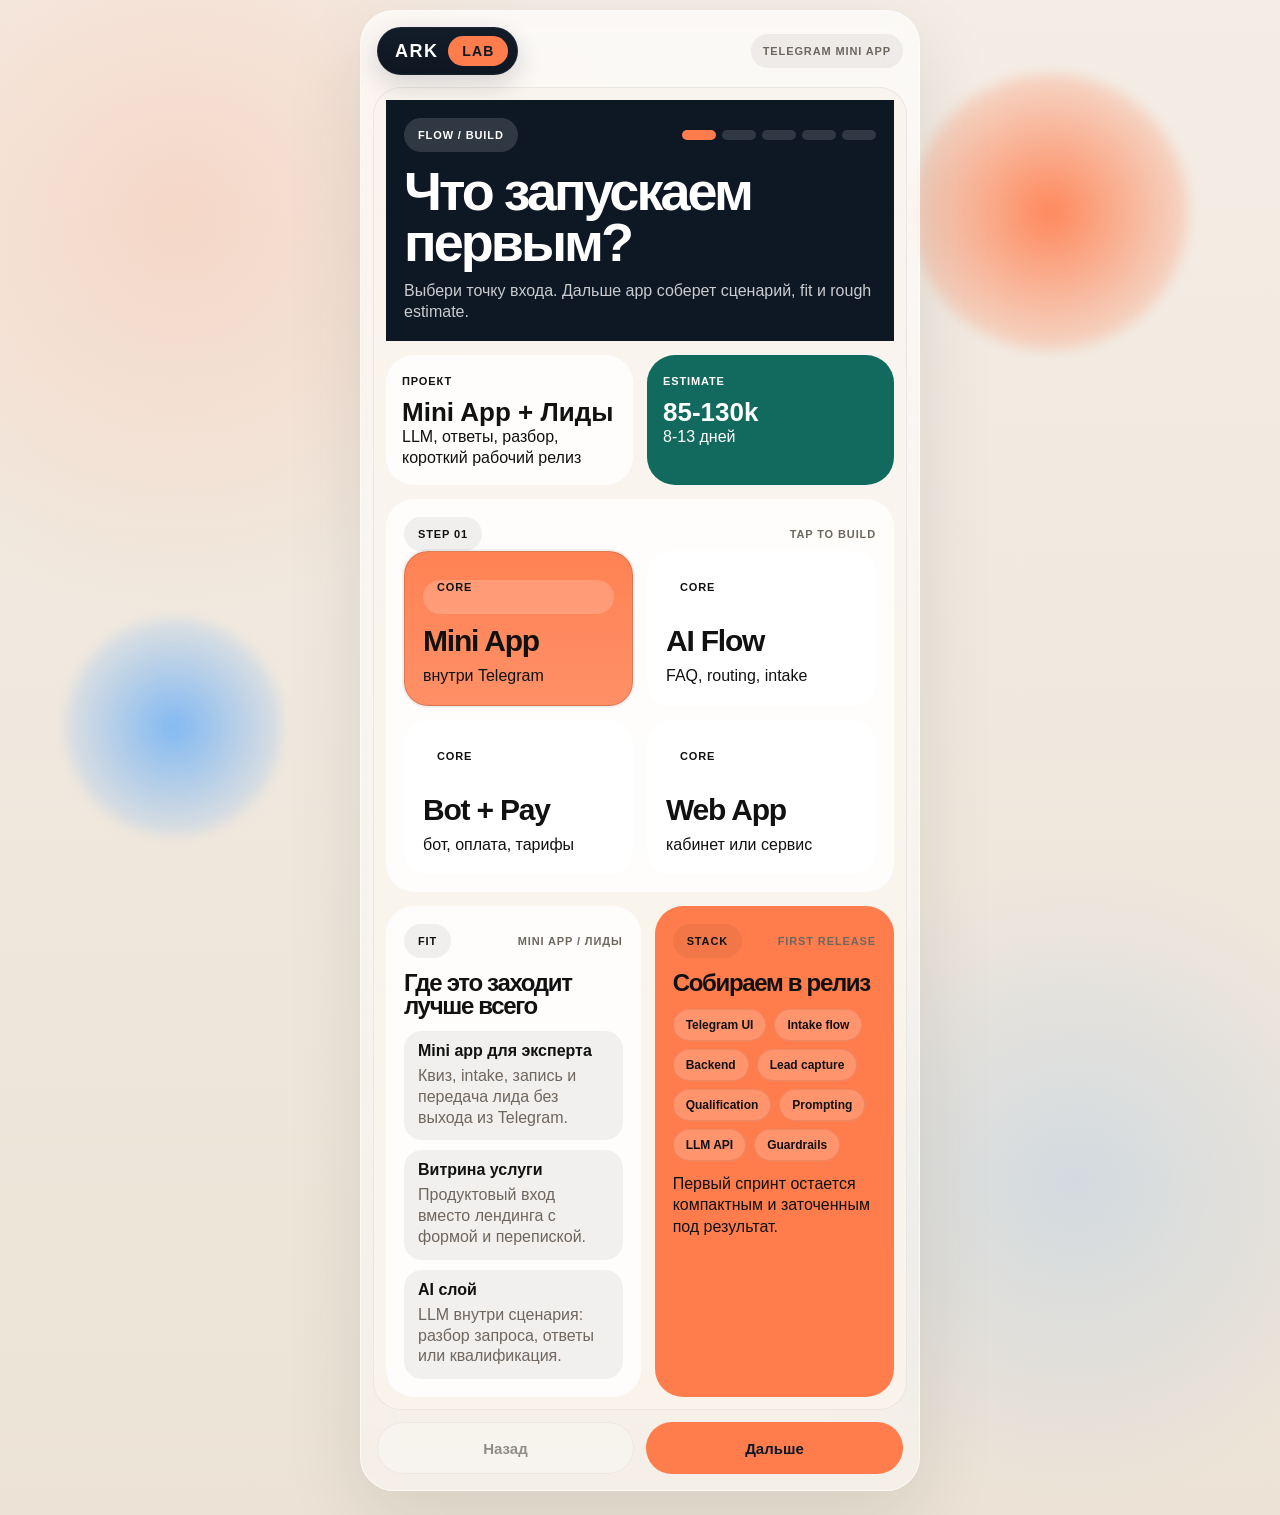
==== mini-app/index.html @ 9aef7737 "Initial ARK LAB production bundle" ====
<!doctype html>
<html lang="ru">
<head>
  <meta charset="utf-8" />
  <meta name="viewport" content="width=device-width, initial-scale=1, viewport-fit=cover" />
  <title>ARK LAB Mini App</title>
  <meta
    name="description"
    content="ARK LAB Mini App builds a project brief, solution stack and rough estimate for Telegram products and AI automation."
  />
  <link rel="stylesheet" href="../shared.css" />
  <script src="https://telegram.org/js/telegram-web-app.js"></script>
</head>
<body class="ark-surface ark-app-surface">
  <div class="ambient ambient-orange"></div>
  <div class="ambient ambient-blue"></div>

  <div class="app-page">
    <div class="app-shell">
      <header class="app-header">
        <a class="brand-badge" href="../index.html">
          <span class="brand-core">ARK</span>
          <span class="brand-tag">LAB</span>
        </a>
        <div class="app-header-meta">
          <span class="app-mode-pill">Telegram Mini App</span>
        </div>
      </header>

      <main class="app-main">
        <section class="app-hero card-dark">
          <div class="hero-topline">
            <span class="mini-chip">FLOW / BUILD</span>
            <div id="progressRail" class="progress-rail" aria-label="Progress"></div>
          </div>
          <h1 id="stepTitle">Что запускаем первым?</h1>
          <p id="stepDescription">Собираем продукт по слоям: точка входа, цель, модуль, режим и handoff.</p>
        </section>

        <section class="summary-grid">
          <article class="summary-card summary-card-light">
            <span class="summary-label">Проект</span>
            <strong id="selectionPrimary">Mini App + Лиды</strong>
            <span id="selectionSecondary">LLM, ответы, разбор, короткий спринт</span>
          </article>
          <article class="summary-card summary-card-green">
            <span class="summary-label">Estimate</span>
            <strong id="estimateLabel">85-130k</strong>
            <span id="estimateHint">8-13 дней</span>
          </article>
        </section>

        <section class="builder-panel card-light">
          <div class="panel-head">
            <span id="stepKicker" class="panel-kicker">STEP 01</span>
            <span class="panel-note">tap to build</span>
          </div>
          <section id="optionsGrid" class="options-grid"></section>
        </section>

        <section class="insight-grid">
          <article class="insight-card card-light">
            <div class="insight-head">
              <span class="insight-kicker">FIT</span>
              <span id="caseMode" class="insight-meta">mini app / лиды</span>
            </div>
            <h2 id="caseTitle">Где это заходит лучше всего</h2>
            <div id="caseList" class="case-list"></div>
          </article>

          <article class="insight-card card-accent">
            <div class="insight-head">
              <span class="insight-kicker">STACK</span>
              <span class="insight-meta">first release</span>
            </div>
            <h2>Собираем в релиз</h2>
            <div id="stackChips" class="stack-chips"></div>
            <p id="stackNote" class="stack-note">Первый спринт остается компактным и заточенным под результат.</p>
          </article>
        </section>

        <section id="resultCard" class="result-panel hidden">
          <div class="result-head">
            <span class="mini-chip mini-chip-dark">RESULT</span>
            <span class="result-stage">готовый контур</span>
          </div>

          <div class="result-grid">
            <article class="result-card result-card-light">
              <span class="result-label">Формат решения</span>
              <h2 id="resultSolution">Mini App + AI intake</h2>
              <p id="resultFlow">Клиентский вход, квалификация и передача заявки в понятный канал.</p>
            </article>

            <article class="result-card result-card-dark">
              <span class="result-label">Спринт</span>
              <h2 id="resultTimeline">8-13 дней</h2>
              <p id="resultBudget">85-130k</p>
            </article>

            <article class="result-card result-card-light">
              <span class="result-label">В релиз входит</span>
              <div id="resultModules" class="result-tags"></div>
            </article>

            <article class="result-card result-card-green">
              <span class="result-label">Почему это зайдет</span>
              <p id="resultFit">Клиент видит уровень прямо внутри интерактива, а не только в тексте.</p>
            </article>
          </div>

          <article class="brief-panel card-accent">
            <div class="panel-head">
              <span class="panel-kicker">BRIEF</span>
              <span class="panel-note">copy / share / send</span>
            </div>
            <h2 id="resultCTA">Оставить задачу</h2>
            <textarea id="briefOutput" class="brief-output" readonly></textarea>
            <div class="brief-actions">
              <button id="copyBriefBtn" class="button button-dark" type="button">Скопировать brief</button>
              <button id="shareBriefBtn" class="button button-ghost" type="button">Поделиться</button>
              <button id="contactBtn" class="button button-ghost" type="button">Контакт</button>
            </div>
            <p id="deliveryNote" class="delivery-note">Если app открыт в Telegram WebApp, brief можно отправить в бот одной кнопкой.</p>
          </article>
        </section>
      </main>

      <footer class="sticky-actions">
        <button id="backBtn" class="button button-ghost" type="button">Назад</button>
        <button id="nextBtn" class="button button-accent" type="button">Дальше</button>
      </footer>
    </div>
  </div>

  <script src="../config.js"></script>
  <script src="./app.js"></script>
</body>
</html>
---- shared.css ----
:root {
  --bg: #ece3d6;
  --surface: #f7f2ea;
  --surface-2: rgba(255, 255, 255, 0.86);
  --panel: #0e1724;
  --panel-soft: #1c2534;
  --text: #111111;
  --muted: #6f675e;
  --line: rgba(17, 17, 17, 0.08);
  --orange: #ff7d4d;
  --green: #116a5d;
  --blue: #6aaef6;
  --white: #ffffff;
  --shadow-soft: 0 28px 80px rgba(17, 17, 17, 0.1);
  --shadow-card: 0 18px 34px rgba(17, 17, 17, 0.08);
  --display-face: "Avenir Next", "Helvetica Neue", "Trebuchet MS", sans-serif;
  --body-face: "Avenir Next", "Helvetica Neue", sans-serif;
}

* {
  box-sizing: border-box;
}

html {
  scroll-behavior: smooth;
}

body {
  margin: 0;
  color: var(--text);
  font-family: var(--body-face);
  background:
    radial-gradient(circle at 14% 14%, rgba(255, 125, 77, 0.18) 0, transparent 24%),
    radial-gradient(circle at 84% 78%, rgba(106, 174, 246, 0.2) 0, transparent 20%),
    linear-gradient(180deg, #f4ede5 0%, var(--bg) 100%);
}

a {
  color: inherit;
  text-decoration: none;
}

button,
input,
textarea {
  font: inherit;
}

.ark-surface {
  position: relative;
  min-height: 100vh;
}

.ambient {
  position: fixed;
  z-index: 0;
  border-radius: 50%;
  pointer-events: none;
  filter: blur(6px);
}

.ambient-orange {
  top: 8%;
  right: 7%;
  width: 280px;
  height: 280px;
  background: radial-gradient(circle, rgba(255, 125, 77, 0.9) 0%, rgba(255, 125, 77, 0.22) 68%, transparent 72%);
}

.ambient-blue {
  bottom: 7%;
  left: 5%;
  width: 220px;
  height: 220px;
  background: radial-gradient(circle, rgba(106, 174, 246, 0.82) 0%, rgba(106, 174, 246, 0.16) 68%, transparent 72%);
}

.page-shell,
.app-page {
  position: relative;
  z-index: 1;
}

.page-shell {
  width: min(calc(100% - 40px), 1320px);
  margin: 24px auto 48px;
}

.site-header {
  position: sticky;
  top: 20px;
  z-index: 12;
  display: flex;
  align-items: center;
  justify-content: space-between;
  gap: 18px;
  padding: 14px 18px;
  border-radius: 999px;
  background: rgba(247, 242, 234, 0.82);
  border: 1px solid rgba(17, 17, 17, 0.08);
  backdrop-filter: blur(18px);
  box-shadow: 0 12px 40px rgba(17, 17, 17, 0.05);
}

.brand-badge {
  display: inline-flex;
  align-items: center;
  gap: 10px;
  min-height: 48px;
  padding: 8px 10px 8px 18px;
  border-radius: 999px;
  background: linear-gradient(180deg, #131d2a 0%, #0d1621 100%);
  color: var(--white);
  box-shadow:
    inset 0 0 0 1px rgba(255, 255, 255, 0.05),
    0 10px 26px rgba(15, 23, 34, 0.16);
}

.brand-core,
.brand-tag {
  display: inline-flex;
  align-items: center;
  justify-content: center;
  line-height: 1;
  text-transform: uppercase;
}

.brand-core {
  font-size: 18px;
  font-weight: 900;
  letter-spacing: 0.08em;
}

.brand-tag {
  min-width: 58px;
  min-height: 30px;
  padding: 0 14px;
  border-radius: 999px;
  background: var(--orange);
  color: var(--panel);
  font-size: 14px;
  font-weight: 900;
  letter-spacing: 0.08em;
}

.site-nav,
.header-actions {
  display: flex;
  align-items: center;
  gap: 16px;
}

.site-nav {
  color: var(--muted);
  font-size: 15px;
  font-weight: 700;
}

.site-nav a:hover {
  color: var(--text);
}

.button {
  display: inline-flex;
  align-items: center;
  justify-content: center;
  min-height: 52px;
  padding: 0 20px;
  border: 0;
  border-radius: 999px;
  font-size: 15px;
  font-weight: 900;
  cursor: pointer;
  transition: transform 180ms ease, box-shadow 180ms ease, background 180ms ease, opacity 180ms ease;
}

.button:hover {
  transform: translateY(-1px);
  box-shadow: 0 14px 30px rgba(17, 17, 17, 0.1);
}

.button-dark {
  background: var(--panel);
  color: var(--white);
}

.button-accent {
  background: var(--orange);
  color: var(--panel);
}

.button-ghost {
  background: rgba(255, 255, 255, 0.6);
  border: 1px solid rgba(17, 17, 17, 0.1);
  color: var(--text);
}

.button:disabled {
  opacity: 0.44;
  cursor: default;
  box-shadow: none;
  transform: none;
}

.eyebrow,
.section-chip,
.mini-chip,
.panel-kicker,
.insight-kicker,
.option-kicker {
  display: inline-flex;
  align-items: center;
  min-height: 34px;
  padding: 0 14px;
  border-radius: 999px;
  font-size: 11px;
  font-weight: 900;
  letter-spacing: 0.08em;
  text-transform: uppercase;
}

.eyebrow-orange,
.section-chip-orange {
  background: var(--orange);
  color: var(--panel);
}

.section-chip-green {
  background: var(--green);
  color: var(--white);
}

.section-chip-blue {
  background: var(--blue);
  color: var(--panel);
}

.section-chip-dark {
  background: var(--panel);
  color: var(--white);
}

.hero-layout {
  display: grid;
  grid-template-columns: 1.04fr 0.96fr;
  gap: 28px;
  align-items: center;
  padding: 36px 0 18px;
}

.hero-copy h1,
.section-head h2,
.demo-copy h2,
.cta-card h2,
.device-card h2,
.app-hero h1,
.insight-card h2,
.result-card h2,
.brief-panel h2 {
  margin: 18px 0 0;
  font-family: var(--display-face);
  font-weight: 900;
  line-height: 0.94;
  letter-spacing: -0.055em;
}

.hero-copy h1 {
  font-size: clamp(52px, 6vw, 88px);
}

.section-head h2,
.demo-copy h2,
.cta-card h2 {
  font-size: clamp(36px, 4vw, 58px);
}

.hero-lead,
.section-head p,
.demo-copy p,
.cta-card p,
.device-card p {
  margin: 18px 0 0;
  color: var(--muted);
  line-height: 1.42;
  font-size: clamp(18px, 2vw, 21px);
}

.cta-row {
  display: flex;
  flex-wrap: wrap;
  gap: 12px;
  margin-top: 24px;
}

.hero-tags,
.tag-row {
  display: flex;
  flex-wrap: wrap;
  gap: 10px;
}

.hero-tags {
  margin-top: 24px;
}

.hero-tags span,
.tag-row span,
.result-tag,
.stack-chip {
  display: inline-flex;
  align-items: center;
  min-height: 32px;
  padding: 0 12px;
  border-radius: 999px;
  font-size: 12px;
  font-weight: 900;
  background: rgba(255, 255, 255, 0.6);
  border: 1px solid rgba(17, 17, 17, 0.08);
}

.hero-stage {
  position: relative;
}

.device-mock {
  width: min(100%, 560px);
  margin-left: auto;
  padding: 18px;
  border-radius: 42px;
  background: rgba(255, 255, 255, 0.48);
  border: 1px solid rgba(17, 17, 17, 0.08);
  box-shadow: var(--shadow-soft);
  backdrop-filter: blur(10px);
}

.device-topline,
.app-mode-pill,
.summary-label,
.result-label,
.result-stage,
.panel-note,
.insight-meta,
.strip-kicker,
.process-step,
.proof-type,
.preview-label {
  font-size: 11px;
  font-weight: 900;
  letter-spacing: 0.08em;
  text-transform: uppercase;
}

.device-topline {
  display: flex;
  align-items: center;
  gap: 10px;
  min-height: 42px;
  padding: 0 14px;
  border-radius: 999px;
  background: rgba(17, 17, 17, 0.08);
  color: var(--muted);
}

.device-status {
  width: 10px;
  height: 10px;
  border-radius: 50%;
  background: var(--green);
}

.device-card,
.strip-card,
.offer-card,
.proof-card,
.process-card,
.demo-panel,
.demo-stack-card,
.cta-card,
.summary-card,
.builder-panel,
.insight-card,
.result-card,
.brief-panel {
  border-radius: 28px;
}

.device-card {
  padding: 18px;
  margin-top: 12px;
}

.device-card-dark,
.card-dark,
.proof-dark,
.result-card-dark,
.app-hero {
  background: var(--panel);
  color: var(--white);
}

.device-card-dark p,
.proof-dark p,
.app-hero p,
.result-card-dark p,
.result-card-green p {
  color: rgba(255, 255, 255, 0.78);
}

.device-card-light,
.proof-light,
.summary-card-light,
.builder-panel,
.insight-card.card-light,
.result-card-light {
  background: var(--surface-2);
}

.device-card-green,
.summary-card-green,
.result-card-green {
  background: var(--green);
  color: var(--white);
}

.device-card-orange,
.card-accent,
.brief-panel {
  background: var(--orange);
}

.mini-chip {
  background: rgba(255, 255, 255, 0.14);
}

.mini-chip-orange {
  background: rgba(255, 125, 77, 0.18);
  color: var(--orange);
}

.mini-chip-light {
  background: rgba(255, 255, 255, 0.22);
}

.mini-chip-dark {
  background: rgba(17, 17, 17, 0.08);
  color: var(--text);
}

.device-grid,
.offer-grid,
.proof-grid,
.process-grid,
.summary-grid,
.options-grid,
.insight-grid,
.result-grid {
  display: grid;
  gap: 14px;
}

.device-grid,
.summary-grid {
  grid-template-columns: 1fr 1fr;
}

.compact-strip {
  display: grid;
  grid-template-columns: repeat(3, 1fr);
  gap: 14px;
  margin-top: 16px;
}

.strip-card {
  padding: 18px 20px;
  background: rgba(255, 255, 255, 0.56);
  border: 1px solid rgba(17, 17, 17, 0.08);
  box-shadow: var(--shadow-card);
}

.strip-card strong {
  display: block;
  margin-top: 10px;
  font-size: 18px;
  line-height: 1.18;
}

.section-block {
  margin-top: 32px;
}

.section-head {
  max-width: 760px;
  margin-bottom: 18px;
}

.offer-grid {
  grid-template-columns: repeat(4, 1fr);
}

.offer-card {
  min-height: 320px;
  padding: 18px;
  box-shadow: var(--shadow-card);
}

.offer-orange {
  background: var(--orange);
}

.offer-green {
  background: var(--green);
  color: var(--white);
}

.offer-blue {
  background: var(--blue);
}

.offer-dark {
  background: var(--panel);
  color: var(--white);
}

.offer-index {
  display: inline-block;
  font-size: 16px;
  font-weight: 900;
}

.offer-card h3,
.proof-card h3,
.process-card h3 {
  margin: 18px 0 0;
  font-family: var(--display-face);
  font-size: 28px;
  font-weight: 900;
  line-height: 0.98;
  letter-spacing: -0.04em;
}

.offer-card p,
.proof-card p,
.process-card p {
  margin: 14px 0 0;
  line-height: 1.34;
  font-size: 18px;
}

.proof-grid {
  grid-template-columns: 1.05fr 0.95fr 1fr;
}

.proof-card {
  min-height: 248px;
  padding: 18px;
  box-shadow: var(--shadow-card);
}

.proof-blue {
  background: rgba(106, 174, 246, 0.32);
}

.proof-type-orange {
  color: var(--orange);
}

.process-grid {
  grid-template-columns: repeat(3, 1fr);
}

.process-card {
  padding: 18px;
  background: rgba(255, 255, 255, 0.56);
  border: 1px solid rgba(17, 17, 17, 0.08);
  box-shadow: var(--shadow-card);
}

.process-step {
  display: inline-block;
  color: var(--muted);
}

.demo-panel {
  display: grid;
  grid-template-columns: 1.1fr 0.9fr;
  gap: 18px;
  padding: 22px;
  background: rgba(247, 242, 234, 0.84);
  border: 1px solid rgba(17, 17, 17, 0.08);
  box-shadow: var(--shadow-soft);
}

.demo-list {
  display: grid;
  gap: 8px;
  margin: 18px 0 0;
  padding-left: 18px;
}

.demo-stack {
  display: grid;
  gap: 12px;
}

.demo-stack-card {
  padding: 18px;
  background: rgba(255, 255, 255, 0.72);
}

.demo-stack-accent {
  background: var(--orange);
}

.demo-stack-card strong {
  display: block;
  margin-top: 12px;
  font-size: 24px;
  line-height: 1.08;
  font-weight: 900;
}

.final-cta {
  margin-bottom: 36px;
}

.cta-card {
  display: grid;
  grid-template-columns: 1.06fr 0.94fr;
  gap: 18px;
  align-items: center;
  padding: 22px;
  background: rgba(255, 255, 255, 0.64);
  border: 1px solid rgba(17, 17, 17, 0.08);
  box-shadow: var(--shadow-soft);
}

.app-page {
  width: min(calc(100% - 18px), 560px);
  margin: 10px auto 24px;
}

.app-shell {
  padding: 12px;
  border-radius: 34px;
  background: linear-gradient(180deg, rgba(255,255,255,0.66), rgba(255,255,255,0.42));
  border: 1px solid rgba(255,255,255,0.6);
  box-shadow: var(--shadow-soft);
  backdrop-filter: blur(14px);
}

.app-header {
  display: flex;
  align-items: center;
  justify-content: space-between;
  gap: 12px;
  padding: 4px 4px 12px;
}

.app-mode-pill {
  display: inline-flex;
  align-items: center;
  min-height: 34px;
  padding: 0 12px;
  border-radius: 999px;
  background: rgba(17, 17, 17, 0.06);
  color: var(--muted);
}

.app-main {
  display: grid;
  gap: 14px;
  padding: 12px;
  border-radius: 28px;
  background: rgba(249, 244, 236, 0.94);
  border: 1px solid rgba(17, 17, 17, 0.06);
}

.app-hero,
.builder-panel,
.insight-card,
.result-card,
.brief-panel {
  padding: 18px;
}

.hero-topline,
.panel-head,
.insight-head,
.result-head {
  display: flex;
  align-items: center;
  justify-content: space-between;
  gap: 10px;
}

.app-hero h1,
.insight-card h2,
.result-card h2,
.brief-panel h2 {
  margin-top: 14px;
}

.app-hero h1 {
  font-size: clamp(38px, 9vw, 54px);
}

.app-hero p,
.insight-card p,
.result-card p,
.stack-note,
.delivery-note,
.summary-card span {
  margin: 12px 0 0;
  line-height: 1.36;
}

.progress-rail {
  display: inline-grid;
  grid-auto-flow: column;
  gap: 6px;
}

.progress-pill {
  min-width: 34px;
  min-height: 10px;
  border-radius: 999px;
  background: rgba(255, 255, 255, 0.14);
}

.progress-pill.is-current,
.progress-pill.is-done {
  background: var(--orange);
}

.summary-card {
  padding: 16px;
}

.summary-card strong {
  display: block;
  margin-top: 10px;
  font-size: 26px;
  line-height: 1.02;
  font-weight: 900;
}

.panel-note,
.insight-meta,
.result-stage {
  color: var(--muted);
}

.panel-kicker,
.insight-kicker {
  background: rgba(17, 17, 17, 0.06);
}

.options-grid {
  grid-template-columns: repeat(2, 1fr);
}

.option-card {
  min-height: 150px;
  padding: 18px;
  border: 1px solid transparent;
  border-radius: 24px;
  background: rgba(255, 255, 255, 0.72);
  color: var(--text);
  text-align: left;
  transition: transform 160ms ease, border-color 160ms ease, box-shadow 160ms ease, background 160ms ease;
}

.option-card:hover {
  transform: translateY(-1px);
  box-shadow: var(--shadow-card);
}

.option-card.is-selected {
  border-color: rgba(17, 17, 17, 0.14);
  box-shadow: 0 0 0 2px rgba(17, 17, 17, 0.05);
}

.option-orange.is-selected {
  background: linear-gradient(180deg, rgba(255,125,77,0.96), rgba(255,125,77,0.86));
}

.option-green.is-selected {
  background: linear-gradient(180deg, rgba(17,106,93,0.98), rgba(17,106,93,0.88));
  color: var(--white);
}

.option-blue.is-selected {
  background: linear-gradient(180deg, rgba(106,174,246,0.98), rgba(106,174,246,0.88));
}

.option-dark.is-selected {
  background: linear-gradient(180deg, rgba(14,23,36,0.98), rgba(28,37,52,0.94));
  color: var(--white);
}

.option-card.is-selected .option-kicker {
  background: rgba(255, 255, 255, 0.18);
}

.option-card strong {
  display: block;
  margin-top: 12px;
  font-family: var(--display-face);
  font-size: 30px;
  line-height: 0.98;
  font-weight: 900;
  letter-spacing: -0.04em;
}

.option-card span {
  display: block;
  margin-top: 10px;
  line-height: 1.32;
}

.insight-grid {
  grid-template-columns: 1fr 0.94fr;
}

.case-list {
  display: grid;
  gap: 10px;
  margin-top: 14px;
}

.case-item {
  display: grid;
  gap: 6px;
  padding: 12px 14px;
  border-radius: 18px;
  background: rgba(17, 17, 17, 0.05);
}

.case-item strong {
  font-size: 16px;
  line-height: 1.06;
  font-weight: 900;
}

.case-item span {
  color: var(--muted);
  line-height: 1.3;
}

.stack-chips,
.result-tags {
  display: flex;
  flex-wrap: wrap;
  gap: 8px;
  margin-top: 14px;
}

.card-accent .stack-chip {
  background: rgba(255, 255, 255, 0.18);
}

.result-panel {
  display: grid;
  gap: 14px;
}

.result-grid {
  grid-template-columns: 1.08fr 0.92fr;
}

.brief-panel {
  display: grid;
  gap: 12px;
}

.brief-output {
  width: 100%;
  min-height: 220px;
  padding: 14px 16px;
  border: 1px solid rgba(17, 17, 17, 0.12);
  border-radius: 22px;
  resize: vertical;
  background: rgba(255, 255, 255, 0.64);
  line-height: 1.38;
  color: var(--text);
}

.brief-actions {
  display: grid;
  grid-template-columns: repeat(3, 1fr);
  gap: 10px;
}

.delivery-note {
  color: rgba(17, 17, 17, 0.72);
  margin: 0;
}

.sticky-actions {
  display: grid;
  grid-template-columns: 1fr 1fr;
  gap: 12px;
  padding: 12px 4px 4px;
}

.hidden {
  display: none;
}

[data-reveal].reveal-ready {
  opacity: 0;
  transform: translateY(18px);
  transition: opacity 420ms ease, transform 520ms ease;
}

[data-reveal].reveal-ready.is-visible {
  opacity: 1;
  transform: translateY(0);
}

@media (max-width: 1080px) {
  .hero-layout,
  .demo-panel,
  .cta-card,
  .proof-grid,
  .offer-grid,
  .compact-strip {
    grid-template-columns: 1fr;
  }

  .site-header {
    flex-wrap: wrap;
    border-radius: 30px;
  }

  .site-nav {
    order: 3;
    width: 100%;
    justify-content: center;
    flex-wrap: wrap;
  }

  .device-mock {
    margin: 0;
  }
}

@media (max-width: 720px) {
  .page-shell {
    width: min(calc(100% - 18px), 1320px);
    margin-top: 10px;
  }

  .site-header {
    top: 10px;
    padding: 12px;
  }

  .header-actions,
  .site-nav,
  .cta-row,
  .brief-actions,
  .sticky-actions,
  .summary-grid,
  .options-grid,
  .insight-grid,
  .result-grid,
  .process-grid {
    grid-template-columns: 1fr;
    flex-direction: column;
  }

  .header-actions,
  .site-nav,
  .cta-row {
    width: 100%;
  }

  .button {
    width: 100%;
  }

  .hero-copy h1 {
    font-size: clamp(42px, 12vw, 62px);
  }

  .section-head h2,
  .demo-copy h2,
  .cta-card h2 {
    font-size: clamp(30px, 9vw, 44px);
  }

  .app-page {
    width: min(calc(100% - 10px), 560px);
  }

  .app-shell {
    border-radius: 28px;
    padding: 10px;
  }

  .app-main {
    padding: 10px;
  }

  .app-header,
  .hero-topline,
  .panel-head,
  .insight-head,
  .result-head {
    flex-direction: column;
    align-items: stretch;
  }

  .sticky-actions {
    position: sticky;
    bottom: 0;
    z-index: 5;
    padding-bottom: calc(4px + env(safe-area-inset-bottom));
    background: linear-gradient(180deg, rgba(244, 237, 229, 0), rgba(244, 237, 229, 0.92) 36%);
  }
}
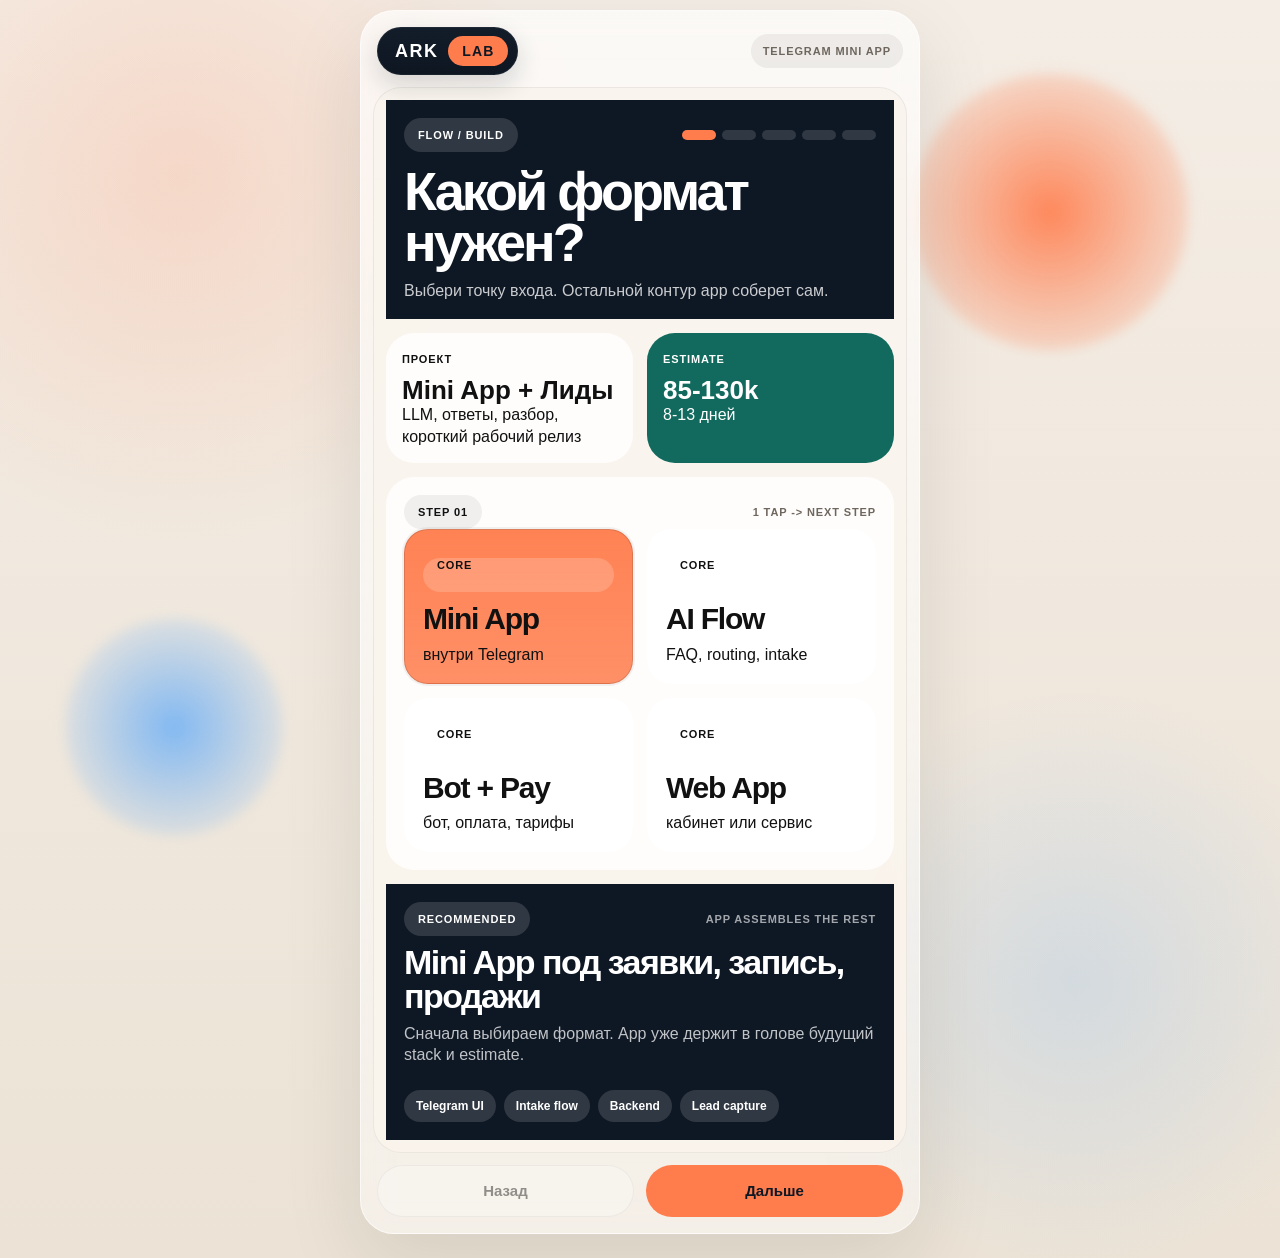
==== commit 03fe1de8: "Improve mini app flow UX" ====
--- a/mini-app/index.html
+++ b/mini-app/index.html
@@ -53,12 +53,22 @@
         <section class="builder-panel card-light">
           <div class="panel-head">
             <span id="stepKicker" class="panel-kicker">STEP 01</span>
-            <span class="panel-note">tap to build</span>
+            <span id="panelNote" class="panel-note">tap to build</span>
           </div>
           <section id="optionsGrid" class="options-grid"></section>
         </section>
 
-        <section class="insight-grid">
+        <section id="livePreview" class="live-preview card-dark">
+          <div class="live-preview-head">
+            <span class="mini-chip">RECOMMENDED</span>
+            <span class="live-preview-meta">app assembles the rest</span>
+          </div>
+          <h2 id="previewTitle">Mini App под лиды и intake</h2>
+          <p id="previewNote">Сейчас нужен только следующий выбор. Контур решения и estimate собираются автоматически.</p>
+          <div id="previewChips" class="stack-chips"></div>
+        </section>
+
+        <section id="insightGrid" class="insight-grid hidden">
           <article class="insight-card card-light">
             <div class="insight-head">
               <span class="insight-kicker">FIT</span>
--- a/shared.css
+++ b/shared.css
@@ -677,6 +677,7 @@
 
 .app-hero,
 .builder-panel,
+.live-preview,
 .insight-card,
 .result-card,
 .brief-panel {
@@ -871,6 +872,47 @@
 .brief-panel {
   display: grid;
   gap: 12px;
+}
+
+.live-preview {
+  display: grid;
+  gap: 10px;
+}
+
+.live-preview-head {
+  display: flex;
+  align-items: center;
+  justify-content: space-between;
+  gap: 10px;
+}
+
+.live-preview-meta {
+  font-size: 11px;
+  font-weight: 900;
+  letter-spacing: 0.08em;
+  text-transform: uppercase;
+  color: rgba(255, 255, 255, 0.62);
+}
+
+.live-preview h2 {
+  margin: 0;
+  font-family: var(--display-face);
+  font-size: 34px;
+  line-height: 0.98;
+  font-weight: 900;
+  letter-spacing: -0.045em;
+}
+
+.live-preview p {
+  margin: 0;
+  color: rgba(255, 255, 255, 0.74);
+  line-height: 1.34;
+}
+
+.live-preview .stack-chip {
+  background: rgba(255, 255, 255, 0.14);
+  border: 0;
+  color: var(--white);
 }
 
 .brief-output {
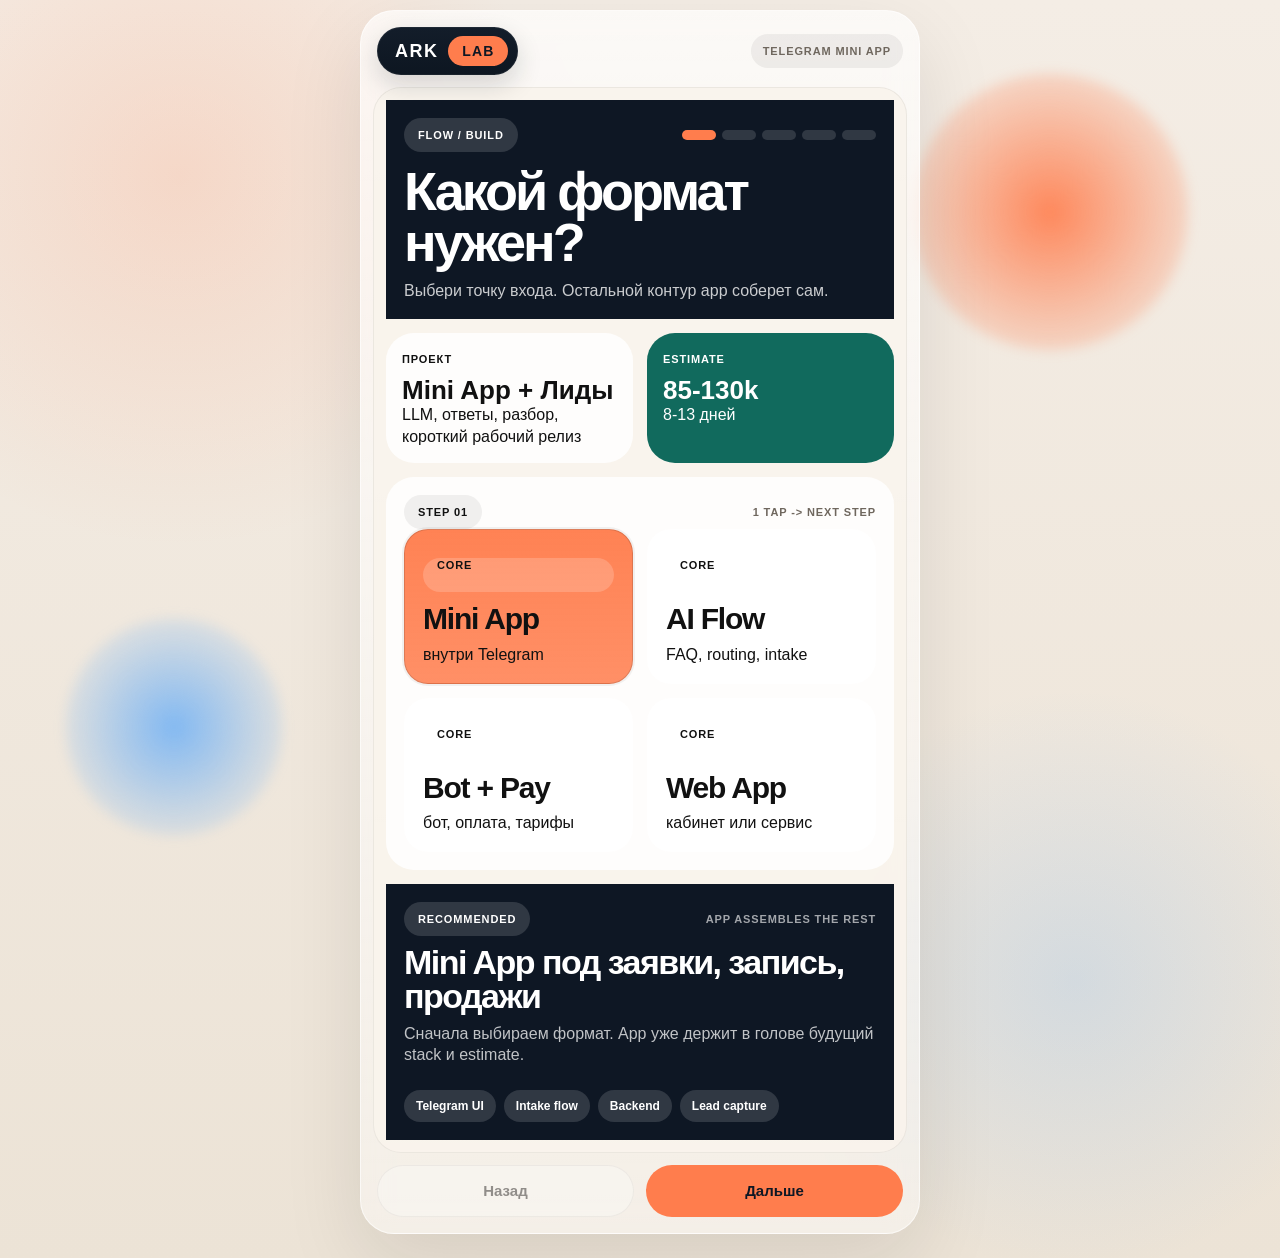
==== commit 3ba08107: "Turn mini app into lead intake flow" ====
--- a/mini-app/index.html
+++ b/mini-app/index.html
@@ -121,17 +121,39 @@
 
           <article class="brief-panel card-accent">
             <div class="panel-head">
-              <span class="panel-kicker">BRIEF</span>
-              <span class="panel-note">copy / share / send</span>
+              <span class="panel-kicker">LEAD</span>
+              <span class="panel-note">client request</span>
             </div>
-            <h2 id="resultCTA">Оставить задачу</h2>
-            <textarea id="briefOutput" class="brief-output" readonly></textarea>
-            <div class="brief-actions">
-              <button id="copyBriefBtn" class="button button-dark" type="button">Скопировать brief</button>
-              <button id="shareBriefBtn" class="button button-ghost" type="button">Поделиться</button>
-              <button id="contactBtn" class="button button-ghost" type="button">Контакт</button>
+            <h2 id="resultCTA">Оставить заявку</h2>
+            <p id="deliveryPlan" class="delivery-plan">
+              Опишите задачу и оставьте контакт. Заявка уйдет напрямую в ARK LAB, а мы вернемся с ответом в Telegram.
+            </p>
+            <label class="field-group" for="leadRequestInput">
+              <span>Что нужно сделать?</span>
+              <textarea
+                id="leadRequestInput"
+                class="form-textarea"
+                placeholder="Коротко опишите задачу: что нужно собрать, для кого, какие функции критичны, какие сроки."
+              ></textarea>
+            </label>
+            <label class="field-group" for="leadContactInput">
+              <span>Как с вами связаться?</span>
+              <input
+                id="leadContactInput"
+                class="form-input"
+                type="text"
+                placeholder="@telegram / телефон / email"
+              />
+            </label>
+            <div class="brief-actions brief-actions-primary">
+              <button id="sendLeadBtn" class="button button-dark" type="button">Отправить заявку</button>
+              <button id="newBriefBtn" class="button button-ghost" type="button">Новый разбор</button>
             </div>
-            <p id="deliveryNote" class="delivery-note">Если app открыт в Telegram WebApp, brief можно отправить в бот одной кнопкой.</p>
+            <details class="brief-details">
+              <summary>Что попадет в заявку</summary>
+              <textarea id="briefOutput" class="brief-output" readonly></textarea>
+            </details>
+            <p id="deliveryNote" class="delivery-note">После отправки заявка уйдет напрямую в ARK LAB.</p>
           </article>
         </section>
       </main>
--- a/shared.css
+++ b/shared.css
@@ -915,6 +915,44 @@
   color: var(--white);
 }
 
+.delivery-plan {
+  margin: 0;
+  font-size: 17px;
+  line-height: 1.34;
+  color: rgba(17, 17, 17, 0.82);
+}
+
+.field-group {
+  display: grid;
+  gap: 8px;
+}
+
+.field-group span {
+  font-size: 15px;
+  font-weight: 900;
+}
+
+.form-input,
+.form-textarea {
+  width: 100%;
+  padding: 14px 16px;
+  border: 1px solid rgba(17, 17, 17, 0.12);
+  border-radius: 22px;
+  background: rgba(255, 255, 255, 0.7);
+  color: var(--text);
+  line-height: 1.38;
+}
+
+.form-input::placeholder,
+.form-textarea::placeholder {
+  color: rgba(17, 17, 17, 0.48);
+}
+
+.form-textarea {
+  min-height: 150px;
+  resize: vertical;
+}
+
 .brief-output {
   width: 100%;
   min-height: 220px;
@@ -929,8 +967,32 @@
 
 .brief-actions {
   display: grid;
-  grid-template-columns: repeat(3, 1fr);
+  grid-template-columns: repeat(2, 1fr);
   gap: 10px;
+}
+
+.brief-actions-primary .button {
+  min-height: 58px;
+}
+
+.brief-details {
+  display: grid;
+  gap: 10px;
+  padding: 14px 16px;
+  border-radius: 22px;
+  background: rgba(255, 255, 255, 0.38);
+  border: 1px solid rgba(17, 17, 17, 0.08);
+}
+
+.brief-details summary {
+  cursor: pointer;
+  font-size: 15px;
+  font-weight: 900;
+  list-style: none;
+}
+
+.brief-details[open] summary {
+  margin-bottom: 2px;
 }
 
 .delivery-note {
